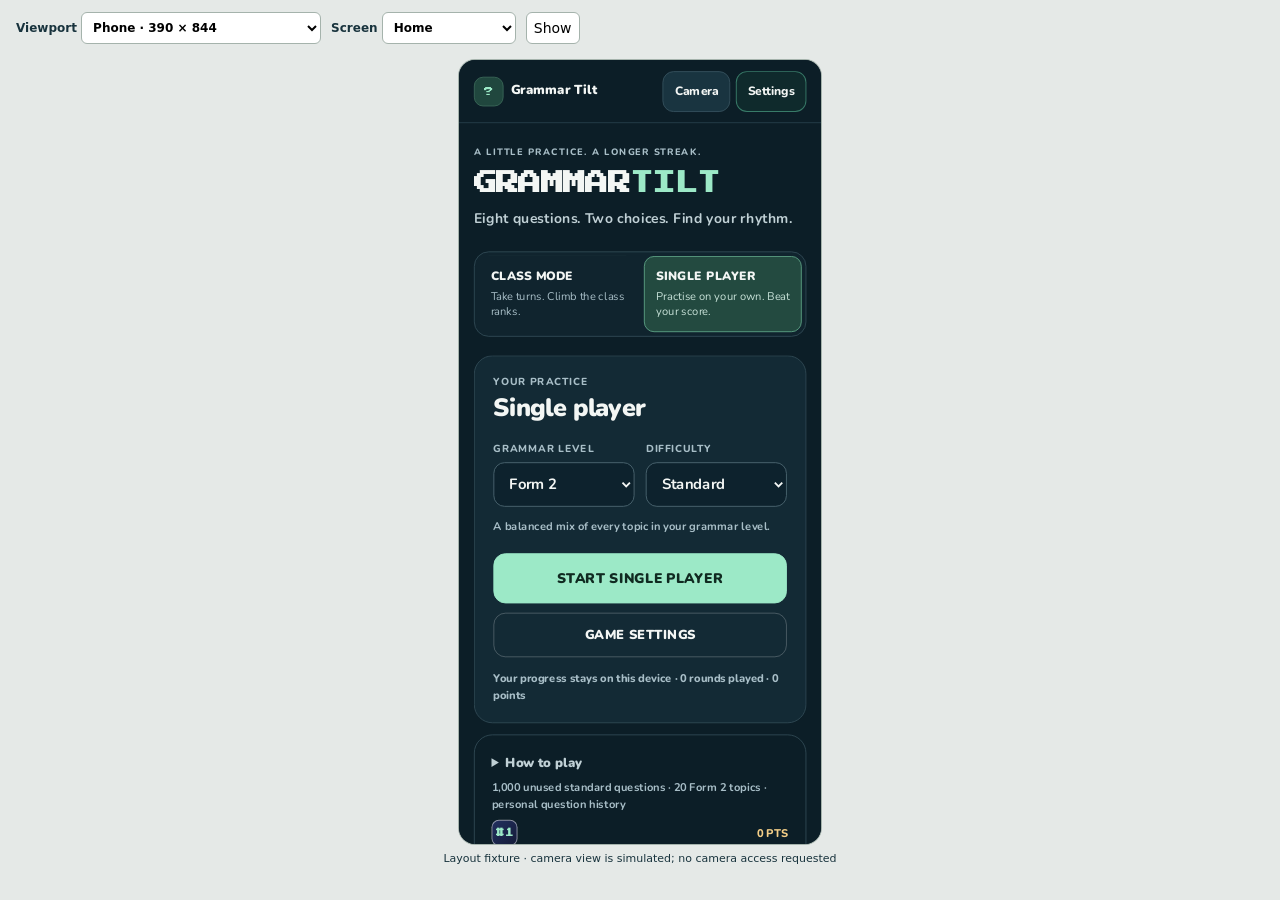
==== tests/mobile-preview.html @ fbce4963 "Redesign phone and tablet play and reduce tracking overhead" ====
<!doctype html><html lang="en"><meta charset="utf-8"><meta name="viewport" content="width=device-width, initial-scale=1">
<title>Grammar Tilt · responsive layout checks</title>
<style>
*{box-sizing:border-box}body{margin:0;background:#e5e9e7;color:#18333d;font:14px system-ui}header{display:flex;align-items:center;gap:10px;padding:12px 16px;flex-wrap:wrap}label{font-size:12px;font-weight:700}select,button{font:inherit;padding:7px;border:1px solid #a5b3ac;border-radius:6px;background:white}#stage{margin:4px auto;overflow:hidden;border-radius:16px;box-shadow:0 0 0 1px #a5b3ac}iframe{display:block;border:0;transform-origin:top left;background:#0c1e27}p{font-size:11px;text-align:center;margin:8px}
</style>
<header><label>Viewport <select id="viewport"><option value="390,844">Phone · 390 × 844</option><option value="320,568">Small phone · 320 × 568</option><option value="768,1024">Tablet · 768 × 1024</option><option value="1024,768">Tablet landscape · 1024 × 768</option><option value="844,390">Phone landscape · 844 × 390</option><option value="1440,900">Classroom · 1440 × 900</option></select></label><label>Screen <select id="scenario"><option value="home">Home</option><option value="play">Question</option><option value="long">Long question</option><option value="camera">Camera layout</option><option value="result">Result</option><option value="settings">Settings</option><option value="class">Class entry</option><option value="ranks">Ranks</option></select></label><button id="apply">Show</button></header>
<div id="stage"><iframe id="game" src="../" title="Grammar Tilt layout fixture"></iframe></div><p>Layout fixture · camera view is simulated; no camera access requested</p>
<pre id="metrics" hidden></pre>
<script>
const frame=document.getElementById('game'),stage=document.getElementById('stage');
function measure(){const d=frame.contentDocument;if(!d?.getElementById('app'))return;const ids=['sentenceCard','optionLeft','optionRight','feedbackLine','cameraToggleBtn','teacherBtn','startBtn','roundOverlay','roundMarks','nextPlayerBtn','roundLeaderboardBtn','teacherPanel'];const metrics={viewport:[d.documentElement.clientWidth,d.documentElement.clientHeight],scrollWidth:d.documentElement.scrollWidth,scrollHeight:d.documentElement.scrollHeight,scenario:document.getElementById('scenario').value,rects:Object.fromEntries(ids.map(id=>{const e=d.getElementById(id),r=e.getBoundingClientRect(),style=frame.contentWindow.getComputedStyle(e);return [id,{x:r.x,y:r.y,w:r.width,h:r.height,bottom:r.bottom,scroll:e.scrollHeight,client:e.clientHeight,display:style.display,color:style.color,background:style.backgroundColor}]})),trackingResources:frame.contentWindow.performance.getEntriesByType('resource').filter(r=>/vendor|models/.test(r.name)).map(r=>r.name),refractionCanvases:d.querySelectorAll('.glass-surface,.glass-scene').length};document.getElementById('metrics').textContent=JSON.stringify(metrics);}
function size(){const [width,height]=document.getElementById('viewport').value.split(',').map(Number);const scale=Math.min((innerWidth-32)/width,(innerHeight-116)/height,1);frame.style.width=width+'px';frame.style.height=height+'px';frame.style.transform=`scale(${scale})`;stage.style.width=width*scale+'px';stage.style.height=height*scale+'px';measure();}
function show(){const w=frame.contentWindow,d=frame.contentDocument,scenario=document.getElementById('scenario').value;w.clearGameTimers();w.abortSession();w.closeTeacherPanel();d.getElementById('toast').className='toast';w.changePlayMode(scenario==='class'||scenario==='ranks'?'class':'single');if(scenario==='class'||scenario==='ranks'){if(!w.getCurrentClass())w.createClass('2 Bestari');}if(scenario==='home'){size();return;}if(scenario==='settings'){w.openTeacher();size();return;}if(scenario==='ranks'){const players=w.currentStudents();if(!players.length)for(let i=0;i<4;i++)players.push(w.normalizeStudent({numbered:true,totalScore:900-i*170,games:2,bestStreak:8-i}));w.showLeaderboard({after:'lobby'});size();return;}w.startSession();w.clearGameTimers();if(scenario==='class'){size();return;}w.startRound(w.currentStudents()[0]);if(scenario==='long'){const q=w.BANK.reduce((a,b)=>a.s.length>b.s.length?a:b);d.getElementById('sentence').innerHTML=w.sentenceMarkup(q);d.getElementById('questionTopic').textContent=q.topic.toUpperCase();d.getElementById('optionLeftText').textContent=q.c;d.getElementById('optionRightText').textContent=q.f;}if(scenario==='camera'){d.body.classList.remove('camera-off');d.body.classList.add('camera-on');d.getElementById('palmStatus').textContent='Raise your left or right open palm · instant answer';}if(scenario==='result'){for(let i=0;i<8;i++){w.answer(w.correctIndex(w.currentQuestion())===0?'left':'right');w.advanceRound();}w.clearGameTimers();}size();}
frame.addEventListener('load',show);document.getElementById('apply').addEventListener('click',show);document.getElementById('viewport').addEventListener('change',show);document.getElementById('scenario').addEventListener('change',show);addEventListener('resize',size);size();
</script></html>
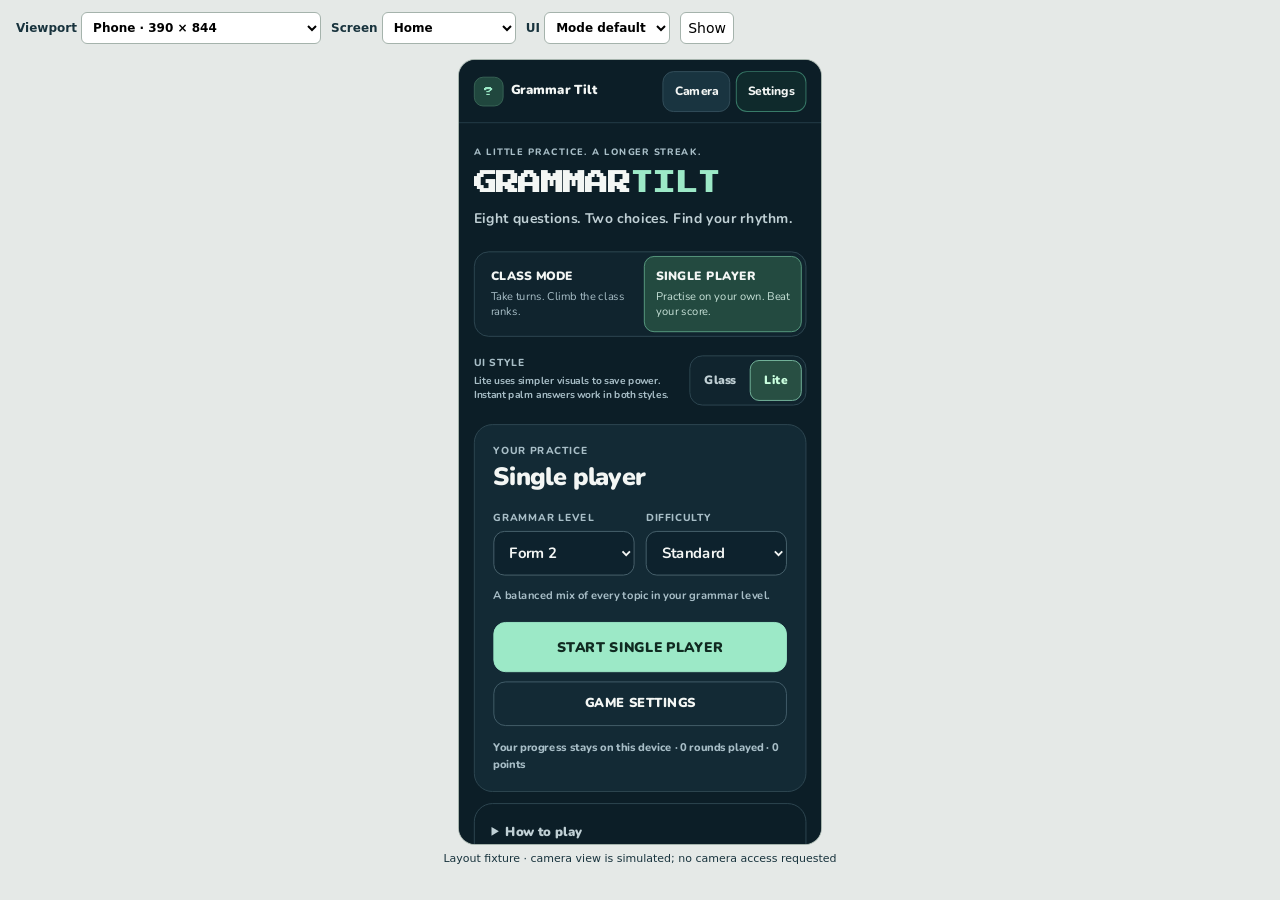
==== commit 73055af9: "Restore optional Glass UI alongside power-saving Lite style" ====
--- a/tests/mobile-preview.html
+++ b/tests/mobile-preview.html
@@ -3,13 +3,13 @@
 <style>
 *{box-sizing:border-box}body{margin:0;background:#e5e9e7;color:#18333d;font:14px system-ui}header{display:flex;align-items:center;gap:10px;padding:12px 16px;flex-wrap:wrap}label{font-size:12px;font-weight:700}select,button{font:inherit;padding:7px;border:1px solid #a5b3ac;border-radius:6px;background:white}#stage{margin:4px auto;overflow:hidden;border-radius:16px;box-shadow:0 0 0 1px #a5b3ac}iframe{display:block;border:0;transform-origin:top left;background:#0c1e27}p{font-size:11px;text-align:center;margin:8px}
 </style>
-<header><label>Viewport <select id="viewport"><option value="390,844">Phone · 390 × 844</option><option value="320,568">Small phone · 320 × 568</option><option value="768,1024">Tablet · 768 × 1024</option><option value="1024,768">Tablet landscape · 1024 × 768</option><option value="844,390">Phone landscape · 844 × 390</option><option value="1440,900">Classroom · 1440 × 900</option></select></label><label>Screen <select id="scenario"><option value="home">Home</option><option value="play">Question</option><option value="long">Long question</option><option value="camera">Camera layout</option><option value="result">Result</option><option value="settings">Settings</option><option value="class">Class entry</option><option value="ranks">Ranks</option></select></label><button id="apply">Show</button></header>
+<header><label>Viewport <select id="viewport"><option value="390,844">Phone · 390 × 844</option><option value="320,568">Small phone · 320 × 568</option><option value="768,1024">Tablet · 768 × 1024</option><option value="1024,768">Tablet landscape · 1024 × 768</option><option value="844,390">Phone landscape · 844 × 390</option><option value="1440,900">Classroom · 1440 × 900</option></select></label><label>Screen <select id="scenario"><option value="home">Home</option><option value="play">Question</option><option value="long">Long question</option><option value="camera">Camera layout</option><option value="result">Result</option><option value="settings">Settings</option><option value="class">Class entry</option><option value="ranks">Ranks</option></select></label><label>UI <select id="appearance"><option value="auto">Mode default</option><option value="glass">Glass</option><option value="lite">Lite</option></select></label><button id="apply">Show</button></header>
 <div id="stage"><iframe id="game" src="../" title="Grammar Tilt layout fixture"></iframe></div><p>Layout fixture · camera view is simulated; no camera access requested</p>
 <pre id="metrics" hidden></pre>
 <script>
 const frame=document.getElementById('game'),stage=document.getElementById('stage');
-function measure(){const d=frame.contentDocument;if(!d?.getElementById('app'))return;const ids=['sentenceCard','optionLeft','optionRight','feedbackLine','cameraToggleBtn','teacherBtn','startBtn','roundOverlay','roundMarks','nextPlayerBtn','roundLeaderboardBtn','teacherPanel'];const metrics={viewport:[d.documentElement.clientWidth,d.documentElement.clientHeight],scrollWidth:d.documentElement.scrollWidth,scrollHeight:d.documentElement.scrollHeight,scenario:document.getElementById('scenario').value,rects:Object.fromEntries(ids.map(id=>{const e=d.getElementById(id),r=e.getBoundingClientRect(),style=frame.contentWindow.getComputedStyle(e);return [id,{x:r.x,y:r.y,w:r.width,h:r.height,bottom:r.bottom,scroll:e.scrollHeight,client:e.clientHeight,display:style.display,color:style.color,background:style.backgroundColor}]})),trackingResources:frame.contentWindow.performance.getEntriesByType('resource').filter(r=>/vendor|models/.test(r.name)).map(r=>r.name),refractionCanvases:d.querySelectorAll('.glass-surface,.glass-scene').length};document.getElementById('metrics').textContent=JSON.stringify(metrics);}
+function measure(){const d=frame.contentDocument;if(!d?.getElementById('app'))return;const ids=['sentenceCard','optionLeft','optionRight','feedbackLine','cameraToggleBtn','teacherBtn','startBtn','roundOverlay','roundMarks','nextPlayerBtn','roundLeaderboardBtn','teacherPanel'];const metrics={viewport:[d.documentElement.clientWidth,d.documentElement.clientHeight],scrollWidth:d.documentElement.scrollWidth,scrollHeight:d.documentElement.scrollHeight,scenario:document.getElementById('scenario').value,appearance:frame.contentWindow.selectedAppearance(),styles:Object.fromEntries(["glassThemeStyles","liteThemeStyles"].map(id=>{const e=d.getElementById(id);return [id,{disabled:e.disabled,media:e.media,sheet:e.sheet?.disabled}]})),rendererActive:frame.contentWindow.GlassRenderer?.active()||false,rects:Object.fromEntries(ids.map(id=>{const e=d.getElementById(id),r=e.getBoundingClientRect(),style=frame.contentWindow.getComputedStyle(e);return [id,{x:r.x,y:r.y,w:r.width,h:r.height,bottom:r.bottom,scroll:e.scrollHeight,client:e.clientHeight,display:style.display,color:style.color,background:style.backgroundColor}]})),trackingResources:frame.contentWindow.performance.getEntriesByType('resource').filter(r=>/vendor|models/.test(r.name)).map(r=>r.name),refractionCanvases:d.querySelectorAll('.glass-surface,.glass-scene').length};document.getElementById('metrics').textContent=JSON.stringify(metrics);}
 function size(){const [width,height]=document.getElementById('viewport').value.split(',').map(Number);const scale=Math.min((innerWidth-32)/width,(innerHeight-116)/height,1);frame.style.width=width+'px';frame.style.height=height+'px';frame.style.transform=`scale(${scale})`;stage.style.width=width*scale+'px';stage.style.height=height*scale+'px';measure();}
-function show(){const w=frame.contentWindow,d=frame.contentDocument,scenario=document.getElementById('scenario').value;w.clearGameTimers();w.abortSession();w.closeTeacherPanel();d.getElementById('toast').className='toast';w.changePlayMode(scenario==='class'||scenario==='ranks'?'class':'single');if(scenario==='class'||scenario==='ranks'){if(!w.getCurrentClass())w.createClass('2 Bestari');}if(scenario==='home'){size();return;}if(scenario==='settings'){w.openTeacher();size();return;}if(scenario==='ranks'){const players=w.currentStudents();if(!players.length)for(let i=0;i<4;i++)players.push(w.normalizeStudent({numbered:true,totalScore:900-i*170,games:2,bestStreak:8-i}));w.showLeaderboard({after:'lobby'});size();return;}w.startSession();w.clearGameTimers();if(scenario==='class'){size();return;}w.startRound(w.currentStudents()[0]);if(scenario==='long'){const q=w.BANK.reduce((a,b)=>a.s.length>b.s.length?a:b);d.getElementById('sentence').innerHTML=w.sentenceMarkup(q);d.getElementById('questionTopic').textContent=q.topic.toUpperCase();d.getElementById('optionLeftText').textContent=q.c;d.getElementById('optionRightText').textContent=q.f;}if(scenario==='camera'){d.body.classList.remove('camera-off');d.body.classList.add('camera-on');d.getElementById('palmStatus').textContent='Raise your left or right open palm · instant answer';}if(scenario==='result'){for(let i=0;i<8;i++){w.answer(w.correctIndex(w.currentQuestion())===0?'left':'right');w.advanceRound();}w.clearGameTimers();}size();}
-frame.addEventListener('load',show);document.getElementById('apply').addEventListener('click',show);document.getElementById('viewport').addEventListener('change',show);document.getElementById('scenario').addEventListener('change',show);addEventListener('resize',size);size();
+function show(){const w=frame.contentWindow,d=frame.contentDocument,scenario=document.getElementById('scenario').value;w.stopCamera();w.clearGameTimers();w.abortSession();w.closeTeacherPanel();d.getElementById('toast').className='toast';w.changePlayMode(scenario==='class'||scenario==='ranks'?'class':'single');const appearance=document.getElementById('appearance').value;w.setAppearance(appearance==='auto'?(scenario==='class'||scenario==='ranks'?'glass':'lite'):appearance);if(scenario==='class'||scenario==='ranks'){if(!w.getCurrentClass())w.createClass('2 Bestari');}if(scenario==='home'){size();return;}if(scenario==='settings'){w.openTeacher();size();return;}if(scenario==='ranks'){const players=w.currentStudents();if(!players.length)for(let i=0;i<4;i++)players.push(w.normalizeStudent({numbered:true,totalScore:900-i*170,games:2,bestStreak:8-i}));w.showLeaderboard({after:'lobby'});size();return;}w.startSession();w.clearGameTimers();if(scenario==='class'){size();return;}w.startRound(w.currentStudents()[0]);if(scenario==='long'){const q=w.BANK.reduce((a,b)=>a.s.length>b.s.length?a:b);d.getElementById('sentence').innerHTML=w.sentenceMarkup(q);d.getElementById('questionTopic').textContent=q.topic.toUpperCase();d.getElementById('optionLeftText').textContent=q.c;d.getElementById('optionRightText').textContent=q.f;}if(scenario==='camera'){d.body.classList.remove('camera-off');d.body.classList.add('camera-on');d.getElementById('palmStatus').textContent='Raise your left or right open palm · instant answer';}if(scenario==='result'){for(let i=0;i<8;i++){w.answer(w.correctIndex(w.currentQuestion())===0?'left':'right');w.advanceRound();}w.clearGameTimers();}size();}
+frame.addEventListener('load',show);document.getElementById('apply').addEventListener('click',show);document.getElementById('viewport').addEventListener('change',show);document.getElementById('scenario').addEventListener('change',show);document.getElementById('appearance').addEventListener('change',show);addEventListener('resize',size);size();
 </script></html>
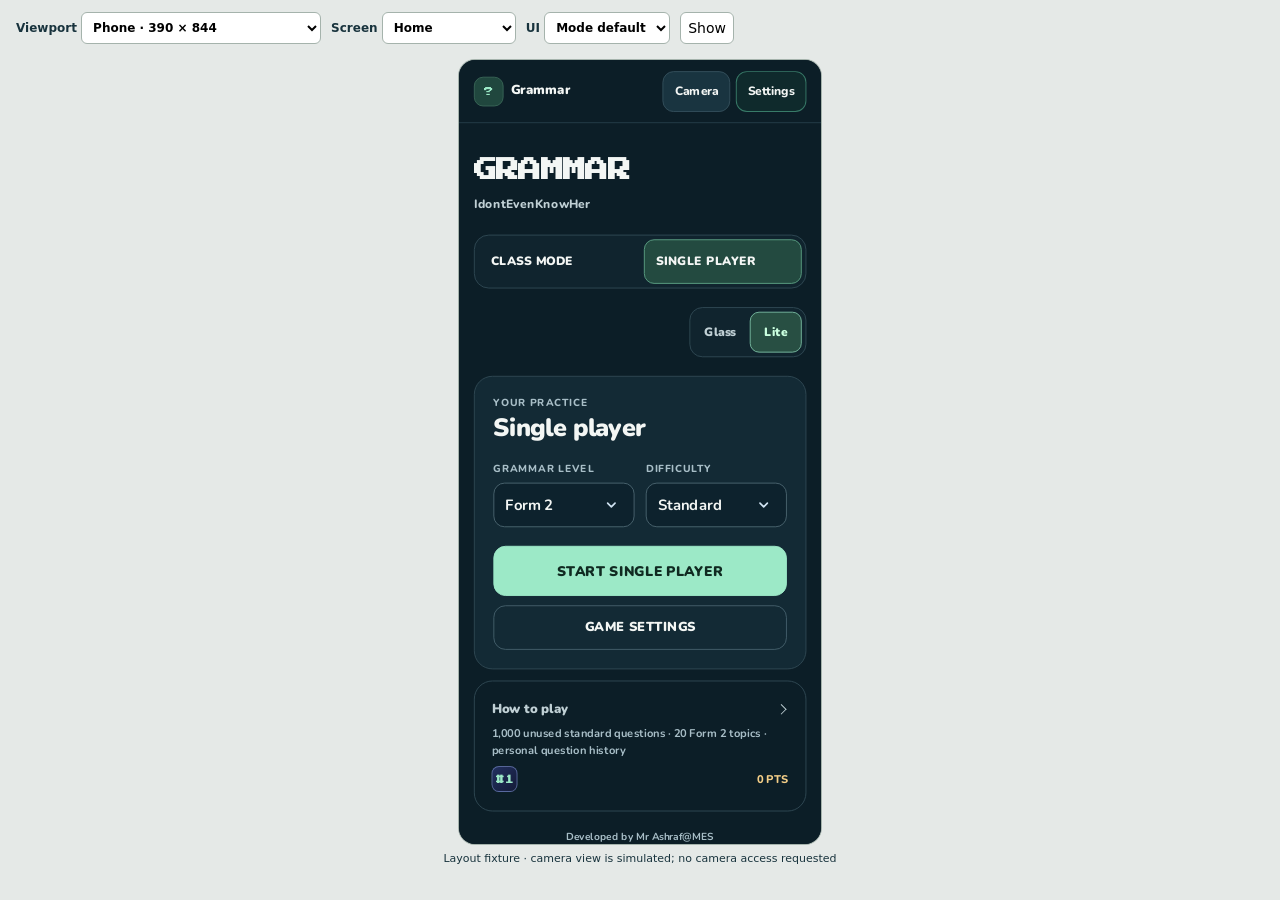
==== commit 38f36ca3: "Simplify Grammar UI and default mobile to Lite" ====
--- a/tests/mobile-preview.html
+++ b/tests/mobile-preview.html
@@ -1,15 +1,15 @@
 <!doctype html><html lang="en"><meta charset="utf-8"><meta name="viewport" content="width=device-width, initial-scale=1">
-<title>Grammar Tilt · responsive layout checks</title>
+<title>Grammar · responsive layout checks</title>
 <style>
 *{box-sizing:border-box}body{margin:0;background:#e5e9e7;color:#18333d;font:14px system-ui}header{display:flex;align-items:center;gap:10px;padding:12px 16px;flex-wrap:wrap}label{font-size:12px;font-weight:700}select,button{font:inherit;padding:7px;border:1px solid #a5b3ac;border-radius:6px;background:white}#stage{margin:4px auto;overflow:hidden;border-radius:16px;box-shadow:0 0 0 1px #a5b3ac}iframe{display:block;border:0;transform-origin:top left;background:#0c1e27}p{font-size:11px;text-align:center;margin:8px}
 </style>
 <header><label>Viewport <select id="viewport"><option value="390,844">Phone · 390 × 844</option><option value="320,568">Small phone · 320 × 568</option><option value="768,1024">Tablet · 768 × 1024</option><option value="1024,768">Tablet landscape · 1024 × 768</option><option value="844,390">Phone landscape · 844 × 390</option><option value="1440,900">Classroom · 1440 × 900</option></select></label><label>Screen <select id="scenario"><option value="home">Home</option><option value="play">Question</option><option value="long">Long question</option><option value="camera">Camera layout</option><option value="result">Result</option><option value="settings">Settings</option><option value="class">Class entry</option><option value="ranks">Ranks</option></select></label><label>UI <select id="appearance"><option value="auto">Mode default</option><option value="glass">Glass</option><option value="lite">Lite</option></select></label><button id="apply">Show</button></header>
-<div id="stage"><iframe id="game" src="../" title="Grammar Tilt layout fixture"></iframe></div><p>Layout fixture · camera view is simulated; no camera access requested</p>
+<div id="stage"><iframe id="game" src="../" title="Grammar layout fixture"></iframe></div><p>Layout fixture · camera view is simulated; no camera access requested</p>
 <pre id="metrics" hidden></pre>
 <script>
 const frame=document.getElementById('game'),stage=document.getElementById('stage');
 function measure(){const d=frame.contentDocument;if(!d?.getElementById('app'))return;const ids=['sentenceCard','optionLeft','optionRight','feedbackLine','cameraToggleBtn','teacherBtn','startBtn','roundOverlay','roundMarks','nextPlayerBtn','roundLeaderboardBtn','teacherPanel'];const metrics={viewport:[d.documentElement.clientWidth,d.documentElement.clientHeight],scrollWidth:d.documentElement.scrollWidth,scrollHeight:d.documentElement.scrollHeight,scenario:document.getElementById('scenario').value,appearance:frame.contentWindow.selectedAppearance(),styles:Object.fromEntries(["glassThemeStyles","liteThemeStyles"].map(id=>{const e=d.getElementById(id);return [id,{disabled:e.disabled,media:e.media,sheet:e.sheet?.disabled}]})),rendererActive:frame.contentWindow.GlassRenderer?.active()||false,rects:Object.fromEntries(ids.map(id=>{const e=d.getElementById(id),r=e.getBoundingClientRect(),style=frame.contentWindow.getComputedStyle(e);return [id,{x:r.x,y:r.y,w:r.width,h:r.height,bottom:r.bottom,scroll:e.scrollHeight,client:e.clientHeight,display:style.display,color:style.color,background:style.backgroundColor}]})),trackingResources:frame.contentWindow.performance.getEntriesByType('resource').filter(r=>/vendor|models/.test(r.name)).map(r=>r.name),refractionCanvases:d.querySelectorAll('.glass-surface,.glass-scene').length};document.getElementById('metrics').textContent=JSON.stringify(metrics);}
 function size(){const [width,height]=document.getElementById('viewport').value.split(',').map(Number);const scale=Math.min((innerWidth-32)/width,(innerHeight-116)/height,1);frame.style.width=width+'px';frame.style.height=height+'px';frame.style.transform=`scale(${scale})`;stage.style.width=width*scale+'px';stage.style.height=height*scale+'px';measure();}
-function show(){const w=frame.contentWindow,d=frame.contentDocument,scenario=document.getElementById('scenario').value;w.stopCamera();w.clearGameTimers();w.abortSession();w.closeTeacherPanel();d.getElementById('toast').className='toast';w.changePlayMode(scenario==='class'||scenario==='ranks'?'class':'single');const appearance=document.getElementById('appearance').value;w.setAppearance(appearance==='auto'?(scenario==='class'||scenario==='ranks'?'glass':'lite'):appearance);if(scenario==='class'||scenario==='ranks'){if(!w.getCurrentClass())w.createClass('2 Bestari');}if(scenario==='home'){size();return;}if(scenario==='settings'){w.openTeacher();size();return;}if(scenario==='ranks'){const players=w.currentStudents();if(!players.length)for(let i=0;i<4;i++)players.push(w.normalizeStudent({numbered:true,totalScore:900-i*170,games:2,bestStreak:8-i}));w.showLeaderboard({after:'lobby'});size();return;}w.startSession();w.clearGameTimers();if(scenario==='class'){size();return;}w.startRound(w.currentStudents()[0]);if(scenario==='long'){const q=w.BANK.reduce((a,b)=>a.s.length>b.s.length?a:b);d.getElementById('sentence').innerHTML=w.sentenceMarkup(q);d.getElementById('questionTopic').textContent=q.topic.toUpperCase();d.getElementById('optionLeftText').textContent=q.c;d.getElementById('optionRightText').textContent=q.f;}if(scenario==='camera'){d.body.classList.remove('camera-off');d.body.classList.add('camera-on');d.getElementById('palmStatus').textContent='Raise your left or right open palm · instant answer';}if(scenario==='result'){for(let i=0;i<8;i++){w.answer(w.correctIndex(w.currentQuestion())===0?'left':'right');w.advanceRound();}w.clearGameTimers();}size();}
+function show(){size();const w=frame.contentWindow,d=frame.contentDocument,scenario=document.getElementById('scenario').value;w.stopCamera();w.clearGameTimers();w.abortSession();w.closeTeacherPanel();d.getElementById('toast').className='toast';w.changePlayMode(scenario==='class'||scenario==='ranks'?'class':'single');const appearance=document.getElementById('appearance').value;w.applyAppearance(appearance==='auto'?(w.mobileDevice()||!(scenario==='class'||scenario==='ranks')?'lite':'glass'):appearance);if(scenario==='class'||scenario==='ranks'){if(!w.getCurrentClass())w.createClass('2 Bestari');}if(scenario==='home'){size();return;}if(scenario==='settings'){w.openTeacher();size();return;}if(scenario==='ranks'){const players=w.currentStudents();if(!players.length)for(let i=0;i<4;i++)players.push(w.normalizeStudent({numbered:true,totalScore:900-i*170,games:2,bestStreak:8-i}));w.showLeaderboard({after:'lobby'});size();return;}w.startSession();w.clearGameTimers();if(scenario==='class'){size();return;}w.startRound(w.currentStudents()[0]);if(scenario==='long'){const q=w.BANK.reduce((a,b)=>a.s.length>b.s.length?a:b);d.getElementById('sentence').innerHTML=w.sentenceMarkup(q);d.getElementById('questionTopic').textContent=q.topic.toUpperCase();d.getElementById('optionLeftText').textContent=q.c;d.getElementById('optionRightText').textContent=q.f;}if(scenario==='camera'){d.body.classList.remove('camera-off');d.body.classList.add('camera-on');d.getElementById('palmStatus').textContent='Raise your left or right open palm · instant answer';}if(scenario==='result'){for(let i=0;i<8;i++){w.answer(w.correctIndex(w.currentQuestion())===0?'left':'right');w.advanceRound();}w.clearGameTimers();}size();}
 frame.addEventListener('load',show);document.getElementById('apply').addEventListener('click',show);document.getElementById('viewport').addEventListener('change',show);document.getElementById('scenario').addEventListener('change',show);document.getElementById('appearance').addEventListener('change',show);addEventListener('resize',size);size();
 </script></html>
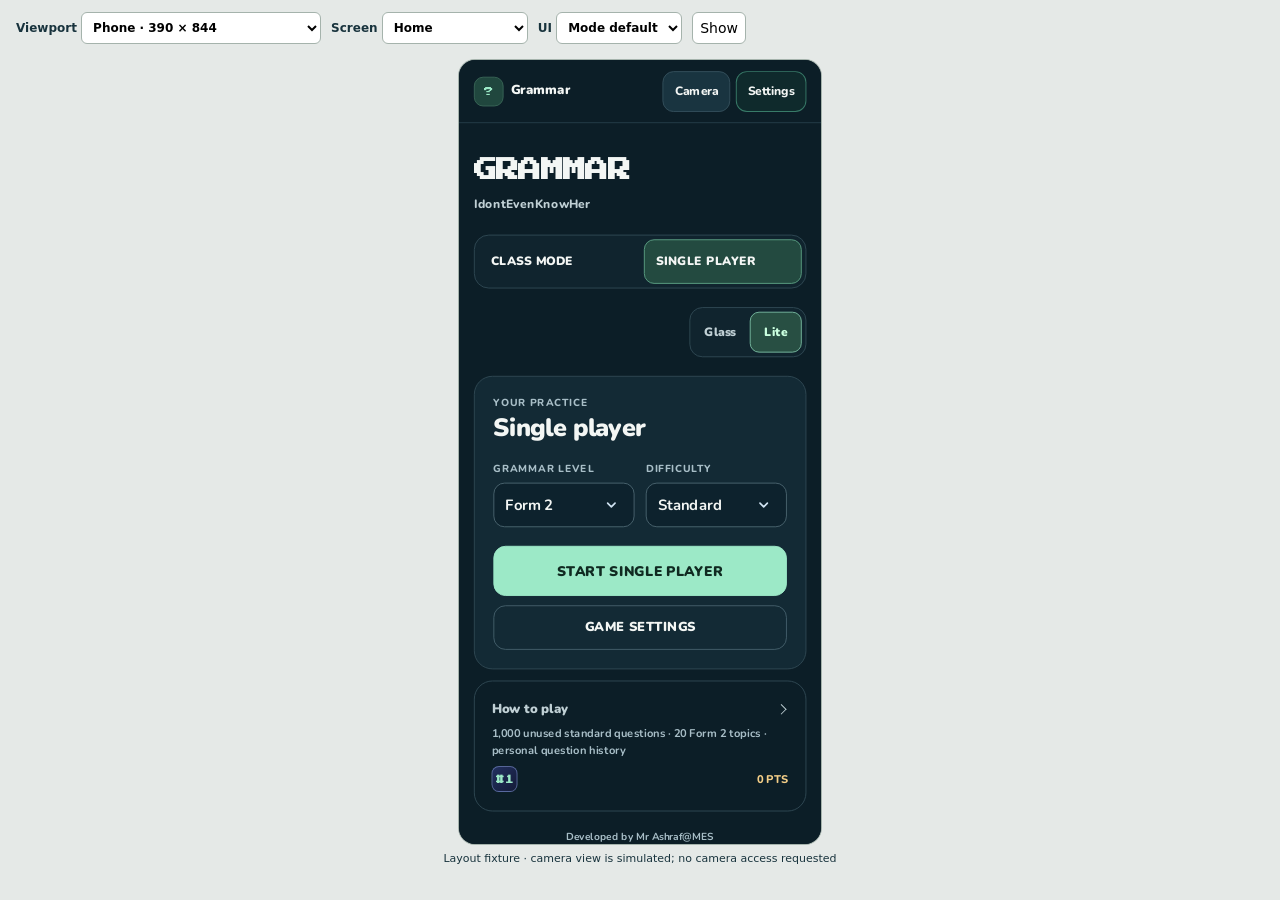
==== commit ebc0083d: "Add illustrated palm navigation and rounded player portraits" ====
--- a/tests/mobile-preview.html
+++ b/tests/mobile-preview.html
@@ -3,13 +3,14 @@
 <style>
 *{box-sizing:border-box}body{margin:0;background:#e5e9e7;color:#18333d;font:14px system-ui}header{display:flex;align-items:center;gap:10px;padding:12px 16px;flex-wrap:wrap}label{font-size:12px;font-weight:700}select,button{font:inherit;padding:7px;border:1px solid #a5b3ac;border-radius:6px;background:white}#stage{margin:4px auto;overflow:hidden;border-radius:16px;box-shadow:0 0 0 1px #a5b3ac}iframe{display:block;border:0;transform-origin:top left;background:#0c1e27}p{font-size:11px;text-align:center;margin:8px}
 </style>
-<header><label>Viewport <select id="viewport"><option value="390,844">Phone · 390 × 844</option><option value="320,568">Small phone · 320 × 568</option><option value="768,1024">Tablet · 768 × 1024</option><option value="1024,768">Tablet landscape · 1024 × 768</option><option value="844,390">Phone landscape · 844 × 390</option><option value="1440,900">Classroom · 1440 × 900</option></select></label><label>Screen <select id="scenario"><option value="home">Home</option><option value="play">Question</option><option value="long">Long question</option><option value="camera">Camera layout</option><option value="result">Result</option><option value="settings">Settings</option><option value="class">Class entry</option><option value="ranks">Ranks</option></select></label><label>UI <select id="appearance"><option value="auto">Mode default</option><option value="glass">Glass</option><option value="lite">Lite</option></select></label><button id="apply">Show</button></header>
+<header><label>Viewport <select id="viewport"><option value="390,844">Phone · 390 × 844</option><option value="320,568">Small phone · 320 × 568</option><option value="768,1024">Tablet · 768 × 1024</option><option value="1024,768">Tablet landscape · 1024 × 768</option><option value="844,390">Phone landscape · 844 × 390</option><option value="1440,900">Classroom · 1440 × 900</option></select></label><label>Screen <select id="scenario"><option value="home">Home</option><option value="play">Question</option><option value="long">Long question</option><option value="camera">Camera layout</option><option value="result">Result</option><option value="navigation">Palm navigation</option><option value="settings">Settings</option><option value="class">Class entry</option><option value="ranks">Ranks</option></select></label><label>UI <select id="appearance"><option value="auto">Mode default</option><option value="glass">Glass</option><option value="lite">Lite</option></select></label><button id="apply">Show</button></header>
 <div id="stage"><iframe id="game" src="../" title="Grammar layout fixture"></iframe></div><p>Layout fixture · camera view is simulated; no camera access requested</p>
 <pre id="metrics" hidden></pre>
 <script>
 const frame=document.getElementById('game'),stage=document.getElementById('stage');
-function measure(){const d=frame.contentDocument;if(!d?.getElementById('app'))return;const ids=['sentenceCard','optionLeft','optionRight','feedbackLine','cameraToggleBtn','teacherBtn','startBtn','roundOverlay','roundMarks','nextPlayerBtn','roundLeaderboardBtn','teacherPanel'];const metrics={viewport:[d.documentElement.clientWidth,d.documentElement.clientHeight],scrollWidth:d.documentElement.scrollWidth,scrollHeight:d.documentElement.scrollHeight,scenario:document.getElementById('scenario').value,appearance:frame.contentWindow.selectedAppearance(),styles:Object.fromEntries(["glassThemeStyles","liteThemeStyles"].map(id=>{const e=d.getElementById(id);return [id,{disabled:e.disabled,media:e.media,sheet:e.sheet?.disabled}]})),rendererActive:frame.contentWindow.GlassRenderer?.active()||false,rects:Object.fromEntries(ids.map(id=>{const e=d.getElementById(id),r=e.getBoundingClientRect(),style=frame.contentWindow.getComputedStyle(e);return [id,{x:r.x,y:r.y,w:r.width,h:r.height,bottom:r.bottom,scroll:e.scrollHeight,client:e.clientHeight,display:style.display,color:style.color,background:style.backgroundColor}]})),trackingResources:frame.contentWindow.performance.getEntriesByType('resource').filter(r=>/vendor|models/.test(r.name)).map(r=>r.name),refractionCanvases:d.querySelectorAll('.glass-surface,.glass-scene').length};document.getElementById('metrics').textContent=JSON.stringify(metrics);}
+function measure(){const d=frame.contentDocument;if(!d?.getElementById('app'))return;const ids=['sentenceCard','optionLeft','optionRight','feedbackLine','cameraToggleBtn','teacherBtn','startBtn','roundOverlay','roundPortrait','roundMarks','nextPlayerBtn','roundLeaderboardBtn','teacherPanel'];const metrics={viewport:[d.documentElement.clientWidth,d.documentElement.clientHeight],scrollWidth:d.documentElement.scrollWidth,scrollHeight:d.documentElement.scrollHeight,scenario:document.getElementById('scenario').value,appearance:frame.contentWindow.selectedAppearance(),styles:Object.fromEntries(["glassThemeStyles","liteThemeStyles"].map(id=>{const e=d.getElementById(id);return [id,{disabled:e.disabled,media:e.media,sheet:e.sheet?.disabled}]})),rendererActive:frame.contentWindow.GlassRenderer?.active()||false,rects:Object.fromEntries(ids.map(id=>{const e=d.getElementById(id),r=e.getBoundingClientRect(),style=frame.contentWindow.getComputedStyle(e);return [id,{x:r.x,y:r.y,w:r.width,h:r.height,bottom:r.bottom,scroll:e.scrollHeight,client:e.clientHeight,display:style.display,color:style.color,background:style.backgroundColor}]})),trackingResources:frame.contentWindow.performance.getEntriesByType('resource').filter(r=>/vendor|models/.test(r.name)).map(r=>r.name),refractionCanvases:d.querySelectorAll('.glass-surface,.glass-scene').length};document.getElementById('metrics').textContent=JSON.stringify(metrics);}
 function size(){const [width,height]=document.getElementById('viewport').value.split(',').map(Number);const scale=Math.min((innerWidth-32)/width,(innerHeight-116)/height,1);frame.style.width=width+'px';frame.style.height=height+'px';frame.style.transform=`scale(${scale})`;stage.style.width=width*scale+'px';stage.style.height=height*scale+'px';measure();}
-function show(){size();const w=frame.contentWindow,d=frame.contentDocument,scenario=document.getElementById('scenario').value;w.stopCamera();w.clearGameTimers();w.abortSession();w.closeTeacherPanel();d.getElementById('toast').className='toast';w.changePlayMode(scenario==='class'||scenario==='ranks'?'class':'single');const appearance=document.getElementById('appearance').value;w.applyAppearance(appearance==='auto'?(w.mobileDevice()||!(scenario==='class'||scenario==='ranks')?'lite':'glass'):appearance);if(scenario==='class'||scenario==='ranks'){if(!w.getCurrentClass())w.createClass('2 Bestari');}if(scenario==='home'){size();return;}if(scenario==='settings'){w.openTeacher();size();return;}if(scenario==='ranks'){const players=w.currentStudents();if(!players.length)for(let i=0;i<4;i++)players.push(w.normalizeStudent({numbered:true,totalScore:900-i*170,games:2,bestStreak:8-i}));w.showLeaderboard({after:'lobby'});size();return;}w.startSession();w.clearGameTimers();if(scenario==='class'){size();return;}w.startRound(w.currentStudents()[0]);if(scenario==='long'){const q=w.BANK.reduce((a,b)=>a.s.length>b.s.length?a:b);d.getElementById('sentence').innerHTML=w.sentenceMarkup(q);d.getElementById('questionTopic').textContent=q.topic.toUpperCase();d.getElementById('optionLeftText').textContent=q.c;d.getElementById('optionRightText').textContent=q.f;}if(scenario==='camera'){d.body.classList.remove('camera-off');d.body.classList.add('camera-on');d.getElementById('palmStatus').textContent='Raise your left or right open palm · instant answer';}if(scenario==='result'){for(let i=0;i<8;i++){w.answer(w.correctIndex(w.currentQuestion())===0?'left':'right');w.advanceRound();}w.clearGameTimers();}size();}
-frame.addEventListener('load',show);document.getElementById('apply').addEventListener('click',show);document.getElementById('viewport').addEventListener('change',show);document.getElementById('scenario').addEventListener('change',show);document.getElementById('appearance').addEventListener('change',show);addEventListener('resize',size);size();
+function simulateNavigation(){if(!['navigation','class','ranks'].includes(document.getElementById('scenario').value))return;const d=frame.contentDocument;d.body.classList.remove('camera-off');d.body.classList.add('camera-on','palm-navigation');d.getElementById('roundAutoHint').classList.add('hidden');d.getElementById('lbAutoHint').classList.add('hidden');}
+function show(){size();const w=frame.contentWindow,d=frame.contentDocument,scenario=document.getElementById('scenario').value;w.stopCamera();w.clearGameTimers();w.abortSession();w.closeTeacherPanel();d.getElementById('toast').className='toast';w.changePlayMode(['class','ranks','navigation'].includes(scenario)?'class':'single');const appearance=document.getElementById('appearance').value;w.applyAppearance(appearance==='auto'?(w.mobileDevice()||!(['class','ranks','navigation'].includes(scenario))?'lite':'glass'):appearance);if(['class','ranks','navigation'].includes(scenario)){if(!w.getCurrentClass())w.createClass('2 Bestari');}if(scenario==='home'){size();return;}if(scenario==='settings'){w.openTeacher();size();return;}if(scenario==='ranks'){const players=w.currentStudents();if(!players.length)for(let i=0;i<4;i++)players.push(w.normalizeStudent({numbered:true,totalScore:900-i*170,games:2,bestStreak:8-i}));w.showLeaderboard({after:'lobby'});simulateNavigation();size();return;}if(scenario==='navigation'&&!w.currentStudents().length){w.currentStudents().push(w.normalizeStudent({numbered:true}));w.saveDB();}w.startSession();w.clearGameTimers();if(scenario==='class'){simulateNavigation();size();return;}w.startRound(w.currentStudents()[0]);if(scenario==='long'){const q=w.BANK.reduce((a,b)=>a.s.length>b.s.length?a:b);d.getElementById('sentence').innerHTML=w.sentenceMarkup(q);d.getElementById('questionTopic').textContent=q.topic.toUpperCase();d.getElementById('optionLeftText').textContent=q.c;d.getElementById('optionRightText').textContent=q.f;}if(scenario==='camera'){d.body.classList.remove('camera-off');d.body.classList.add('camera-on');d.getElementById('palmStatus').textContent='Raise your left or right open palm · instant answer';}if(scenario==='result'||scenario==='navigation'){for(let i=0;i<8;i++){w.answer(w.correctIndex(w.currentQuestion())===0?'left':'right');w.advanceRound();}w.clearGameTimers();}simulateNavigation();d.getElementById('toast').className='toast';size();}
+frame.addEventListener('load',()=>{frame.contentWindow.matchMedia('(max-width: 1100px), (pointer: coarse)').addEventListener('change',simulateNavigation);show();});document.getElementById('apply').addEventListener('click',show);document.getElementById('viewport').addEventListener('change',show);document.getElementById('scenario').addEventListener('change',show);document.getElementById('appearance').addEventListener('change',show);addEventListener('resize',size);size();
 </script></html>
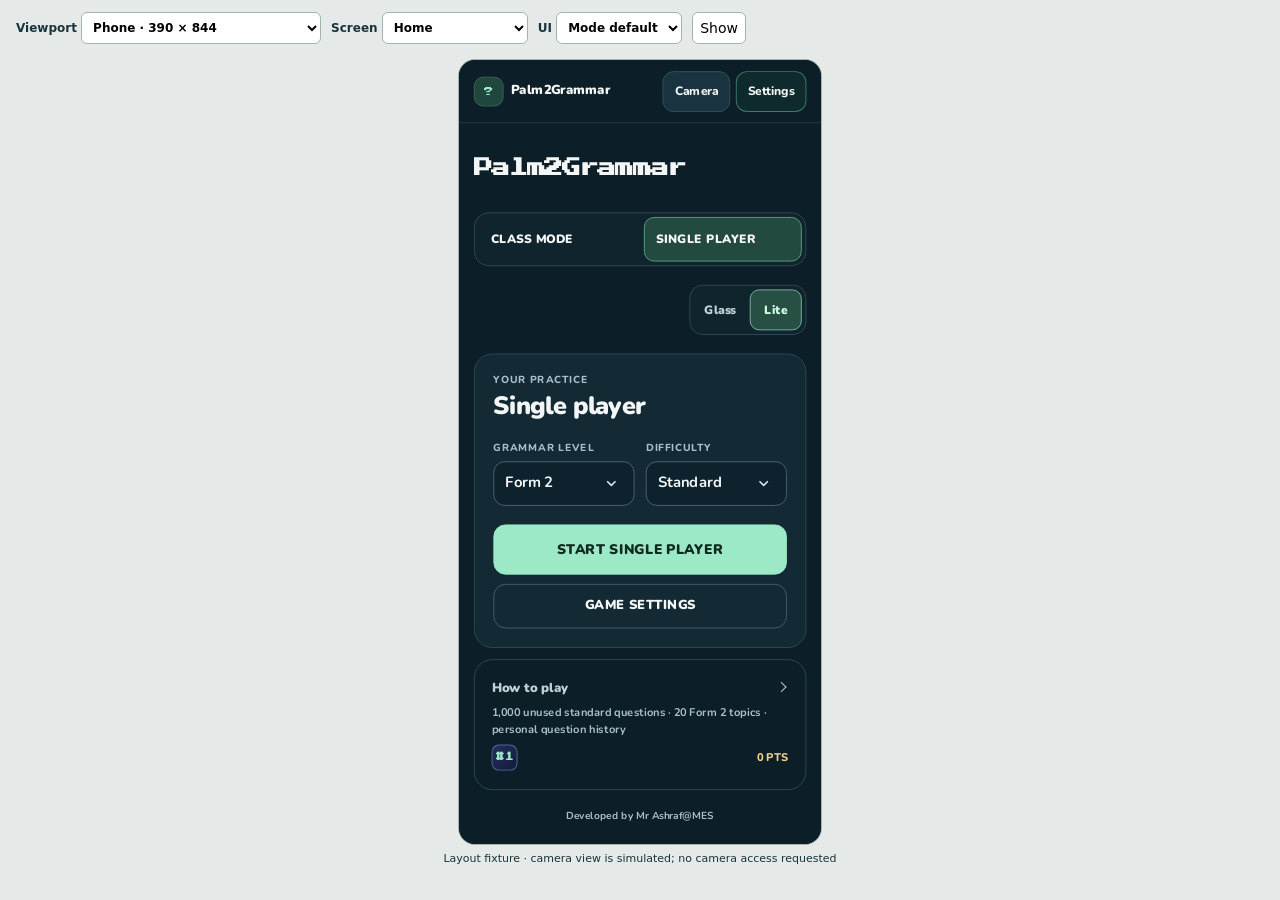
==== commit e59750f4: "Restore class face resume and add replay and visible Stop controls" ====
--- a/tests/mobile-preview.html
+++ b/tests/mobile-preview.html
@@ -1,16 +1,16 @@
 <!doctype html><html lang="en"><meta charset="utf-8"><meta name="viewport" content="width=device-width, initial-scale=1">
-<title>Grammar · responsive layout checks</title>
+<title>Palm2Grammar · responsive layout checks</title>
 <style>
 *{box-sizing:border-box}body{margin:0;background:#e5e9e7;color:#18333d;font:14px system-ui}header{display:flex;align-items:center;gap:10px;padding:12px 16px;flex-wrap:wrap}label{font-size:12px;font-weight:700}select,button{font:inherit;padding:7px;border:1px solid #a5b3ac;border-radius:6px;background:white}#stage{margin:4px auto;overflow:hidden;border-radius:16px;box-shadow:0 0 0 1px #a5b3ac}iframe{display:block;border:0;transform-origin:top left;background:#0c1e27}p{font-size:11px;text-align:center;margin:8px}
 </style>
 <header><label>Viewport <select id="viewport"><option value="390,844">Phone · 390 × 844</option><option value="320,568">Small phone · 320 × 568</option><option value="768,1024">Tablet · 768 × 1024</option><option value="1024,768">Tablet landscape · 1024 × 768</option><option value="844,390">Phone landscape · 844 × 390</option><option value="1440,900">Classroom · 1440 × 900</option></select></label><label>Screen <select id="scenario"><option value="home">Home</option><option value="play">Question</option><option value="long">Long question</option><option value="camera">Camera layout</option><option value="result">Result</option><option value="navigation">Palm navigation</option><option value="settings">Settings</option><option value="class">Class entry</option><option value="ranks">Ranks</option></select></label><label>UI <select id="appearance"><option value="auto">Mode default</option><option value="glass">Glass</option><option value="lite">Lite</option></select></label><button id="apply">Show</button></header>
-<div id="stage"><iframe id="game" src="../" title="Grammar layout fixture"></iframe></div><p>Layout fixture · camera view is simulated; no camera access requested</p>
+<div id="stage"><iframe id="game" src="../" title="Palm2Grammar layout fixture"></iframe></div><p>Layout fixture · camera view is simulated; no camera access requested</p>
 <pre id="metrics" hidden></pre>
 <script>
 const frame=document.getElementById('game'),stage=document.getElementById('stage');
-function measure(){const d=frame.contentDocument;if(!d?.getElementById('app'))return;const ids=['sentenceCard','optionLeft','optionRight','feedbackLine','cameraToggleBtn','teacherBtn','startBtn','roundOverlay','roundPortrait','roundMarks','nextPlayerBtn','roundLeaderboardBtn','teacherPanel'];const metrics={viewport:[d.documentElement.clientWidth,d.documentElement.clientHeight],scrollWidth:d.documentElement.scrollWidth,scrollHeight:d.documentElement.scrollHeight,scenario:document.getElementById('scenario').value,appearance:frame.contentWindow.selectedAppearance(),styles:Object.fromEntries(["glassThemeStyles","liteThemeStyles"].map(id=>{const e=d.getElementById(id);return [id,{disabled:e.disabled,media:e.media,sheet:e.sheet?.disabled}]})),rendererActive:frame.contentWindow.GlassRenderer?.active()||false,rects:Object.fromEntries(ids.map(id=>{const e=d.getElementById(id),r=e.getBoundingClientRect(),style=frame.contentWindow.getComputedStyle(e);return [id,{x:r.x,y:r.y,w:r.width,h:r.height,bottom:r.bottom,scroll:e.scrollHeight,client:e.clientHeight,display:style.display,color:style.color,background:style.backgroundColor}]})),trackingResources:frame.contentWindow.performance.getEntriesByType('resource').filter(r=>/vendor|models/.test(r.name)).map(r=>r.name),refractionCanvases:d.querySelectorAll('.glass-surface,.glass-scene').length};document.getElementById('metrics').textContent=JSON.stringify(metrics);}
+function measure(){const d=frame.contentDocument;if(!d?.getElementById('app'))return;const ids=['sentenceCard','optionLeft','optionRight','feedbackLine','cameraToggleBtn','teacherBtn','stopGameBtn','streakRack','startBtn','roundOverlay','roundPortrait','roundStopBtn','roundMarks','nextPlayerBtn','replayPlayerBtn','teacherPanel'];const metrics={viewport:[d.documentElement.clientWidth,d.documentElement.clientHeight],scrollWidth:d.documentElement.scrollWidth,scrollHeight:d.documentElement.scrollHeight,scenario:document.getElementById('scenario').value,appearance:frame.contentWindow.selectedAppearance(),styles:Object.fromEntries(["glassThemeStyles","liteThemeStyles"].map(id=>{const e=d.getElementById(id);return [id,{disabled:e.disabled,media:e.media,sheet:e.sheet?.disabled}]})),rendererActive:frame.contentWindow.GlassRenderer?.active()||false,rects:Object.fromEntries(ids.map(id=>{const e=d.getElementById(id),r=e.getBoundingClientRect(),style=frame.contentWindow.getComputedStyle(e);return [id,{x:r.x,y:r.y,w:r.width,h:r.height,bottom:r.bottom,scroll:e.scrollHeight,client:e.clientHeight,display:style.display,color:style.color,background:style.backgroundColor,border:style.borderStyle,shadow:style.boxShadow}]})),trackingResources:frame.contentWindow.performance.getEntriesByType('resource').filter(r=>/vendor|models/.test(r.name)).map(r=>r.name),refractionCanvases:d.querySelectorAll('.glass-surface,.glass-scene').length};document.getElementById('metrics').textContent=JSON.stringify(metrics);}
 function size(){const [width,height]=document.getElementById('viewport').value.split(',').map(Number);const scale=Math.min((innerWidth-32)/width,(innerHeight-116)/height,1);frame.style.width=width+'px';frame.style.height=height+'px';frame.style.transform=`scale(${scale})`;stage.style.width=width*scale+'px';stage.style.height=height*scale+'px';measure();}
-function simulateNavigation(){if(!['navigation','class','ranks'].includes(document.getElementById('scenario').value))return;const d=frame.contentDocument;d.body.classList.remove('camera-off');d.body.classList.add('camera-on','palm-navigation');d.getElementById('roundAutoHint').classList.add('hidden');d.getElementById('lbAutoHint').classList.add('hidden');}
+function simulateNavigation(){if(!['navigation','class','ranks'].includes(document.getElementById('scenario').value))return;const d=frame.contentDocument;d.body.classList.remove('camera-off');d.body.classList.add('camera-on','palm-navigation');d.getElementById('lbAutoHint').classList.add('hidden');}
 function show(){size();const w=frame.contentWindow,d=frame.contentDocument,scenario=document.getElementById('scenario').value;w.stopCamera();w.clearGameTimers();w.abortSession();w.closeTeacherPanel();d.getElementById('toast').className='toast';w.changePlayMode(['class','ranks','navigation'].includes(scenario)?'class':'single');const appearance=document.getElementById('appearance').value;w.applyAppearance(appearance==='auto'?(w.mobileDevice()||!(['class','ranks','navigation'].includes(scenario))?'lite':'glass'):appearance);if(['class','ranks','navigation'].includes(scenario)){if(!w.getCurrentClass())w.createClass('2 Bestari');}if(scenario==='home'){size();return;}if(scenario==='settings'){w.openTeacher();size();return;}if(scenario==='ranks'){const players=w.currentStudents();if(!players.length)for(let i=0;i<4;i++)players.push(w.normalizeStudent({numbered:true,totalScore:900-i*170,games:2,bestStreak:8-i}));w.showLeaderboard({after:'lobby'});simulateNavigation();size();return;}if(scenario==='navigation'&&!w.currentStudents().length){w.currentStudents().push(w.normalizeStudent({numbered:true}));w.saveDB();}w.startSession();w.clearGameTimers();if(scenario==='class'){simulateNavigation();size();return;}w.startRound(w.currentStudents()[0]);if(scenario==='long'){const q=w.BANK.reduce((a,b)=>a.s.length>b.s.length?a:b);d.getElementById('sentence').innerHTML=w.sentenceMarkup(q);d.getElementById('questionTopic').textContent=q.topic.toUpperCase();d.getElementById('optionLeftText').textContent=q.c;d.getElementById('optionRightText').textContent=q.f;}if(scenario==='camera'){d.body.classList.remove('camera-off');d.body.classList.add('camera-on');d.getElementById('palmStatus').textContent='Raise your left or right open palm · instant answer';}if(scenario==='result'||scenario==='navigation'){for(let i=0;i<8;i++){w.answer(w.correctIndex(w.currentQuestion())===0?'left':'right');w.advanceRound();}w.clearGameTimers();}simulateNavigation();d.getElementById('toast').className='toast';size();}
 frame.addEventListener('load',()=>{frame.contentWindow.matchMedia('(max-width: 1100px), (pointer: coarse)').addEventListener('change',simulateNavigation);show();});document.getElementById('apply').addEventListener('click',show);document.getElementById('viewport').addEventListener('change',show);document.getElementById('scenario').addEventListener('change',show);document.getElementById('appearance').addEventListener('change',show);addEventListener('resize',size);size();
 </script></html>
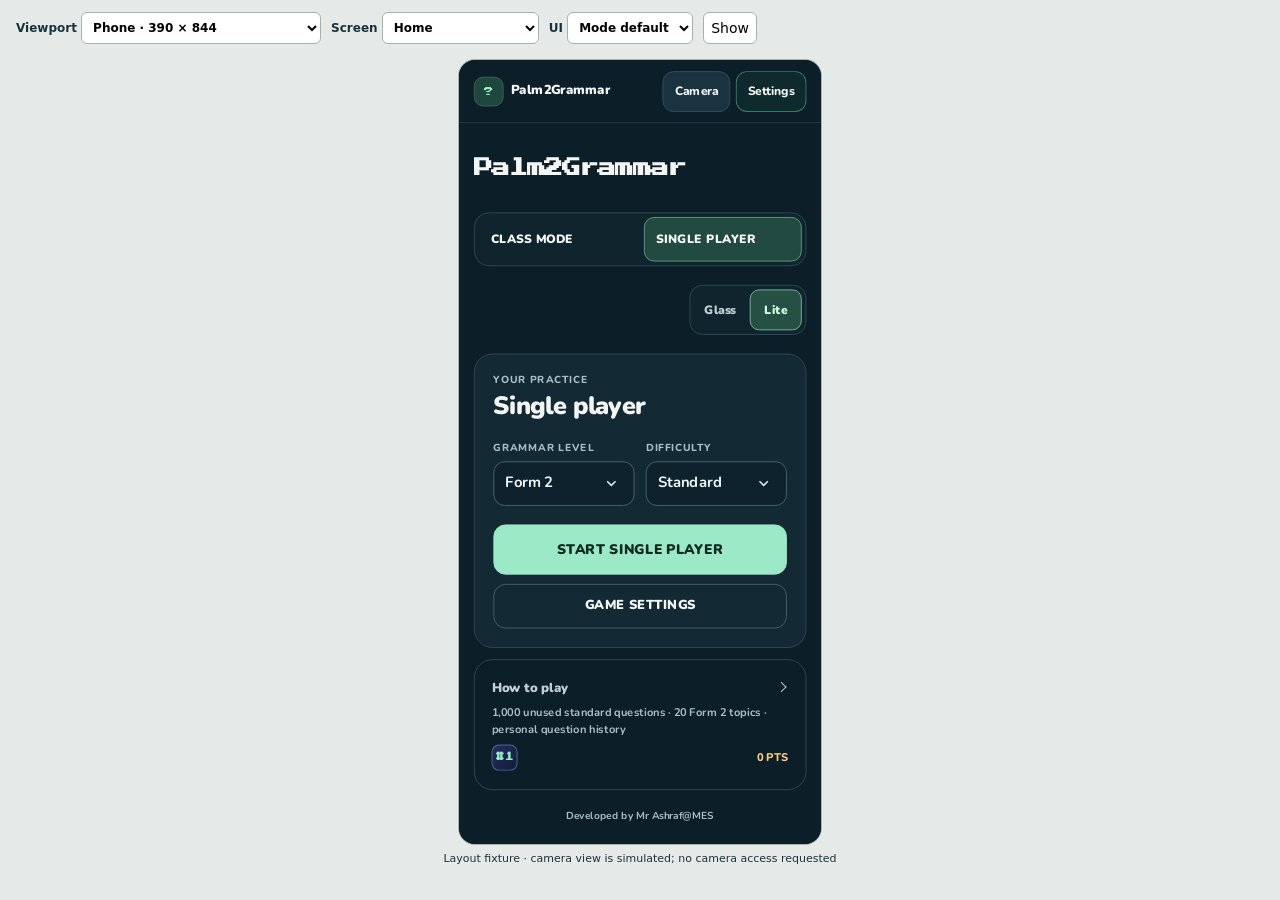
==== commit 3f782b1c: "Confirm recognised class players before starting a turn" ====
--- a/tests/mobile-preview.html
+++ b/tests/mobile-preview.html
@@ -3,14 +3,14 @@
 <style>
 *{box-sizing:border-box}body{margin:0;background:#e5e9e7;color:#18333d;font:14px system-ui}header{display:flex;align-items:center;gap:10px;padding:12px 16px;flex-wrap:wrap}label{font-size:12px;font-weight:700}select,button{font:inherit;padding:7px;border:1px solid #a5b3ac;border-radius:6px;background:white}#stage{margin:4px auto;overflow:hidden;border-radius:16px;box-shadow:0 0 0 1px #a5b3ac}iframe{display:block;border:0;transform-origin:top left;background:#0c1e27}p{font-size:11px;text-align:center;margin:8px}
 </style>
-<header><label>Viewport <select id="viewport"><option value="390,844">Phone · 390 × 844</option><option value="320,568">Small phone · 320 × 568</option><option value="768,1024">Tablet · 768 × 1024</option><option value="1024,768">Tablet landscape · 1024 × 768</option><option value="844,390">Phone landscape · 844 × 390</option><option value="1440,900">Classroom · 1440 × 900</option></select></label><label>Screen <select id="scenario"><option value="home">Home</option><option value="play">Question</option><option value="long">Long question</option><option value="camera">Camera layout</option><option value="result">Result</option><option value="navigation">Palm navigation</option><option value="settings">Settings</option><option value="class">Class entry</option><option value="ranks">Ranks</option></select></label><label>UI <select id="appearance"><option value="auto">Mode default</option><option value="glass">Glass</option><option value="lite">Lite</option></select></label><button id="apply">Show</button></header>
+<header><label>Viewport <select id="viewport"><option value="390,844">Phone · 390 × 844</option><option value="320,568">Small phone · 320 × 568</option><option value="768,1024">Tablet · 768 × 1024</option><option value="1024,768">Tablet landscape · 1024 × 768</option><option value="844,390">Phone landscape · 844 × 390</option><option value="1280,600">Short desktop · 1280 × 600</option><option value="1280,720">Laptop · 1280 × 720</option><option value="1366,768">Laptop · 1366 × 768</option><option value="1920,1080">Desktop · 1920 × 1080</option><option value="1440,900">Classroom · 1440 × 900</option></select></label><label>Screen <select id="scenario"><option value="home">Home</option><option value="classhome">Class home</option><option value="play">Question</option><option value="long">Long question</option><option value="camera">Camera layout</option><option value="result">Result</option><option value="navigation">Palm navigation</option><option value="settings">Settings</option><option value="class">Class entry</option><option value="resume">Face confirmation</option><option value="ranks">Ranks</option></select></label><label>UI <select id="appearance"><option value="auto">Mode default</option><option value="glass">Glass</option><option value="lite">Lite</option></select></label><button id="apply">Show</button></header>
 <div id="stage"><iframe id="game" src="../" title="Palm2Grammar layout fixture"></iframe></div><p>Layout fixture · camera view is simulated; no camera access requested</p>
 <pre id="metrics" hidden></pre>
 <script>
 const frame=document.getElementById('game'),stage=document.getElementById('stage');
-function measure(){const d=frame.contentDocument;if(!d?.getElementById('app'))return;const ids=['sentenceCard','optionLeft','optionRight','feedbackLine','cameraToggleBtn','teacherBtn','stopGameBtn','streakRack','startBtn','roundOverlay','roundPortrait','roundStopBtn','roundMarks','nextPlayerBtn','replayPlayerBtn','teacherPanel'];const metrics={viewport:[d.documentElement.clientWidth,d.documentElement.clientHeight],scrollWidth:d.documentElement.scrollWidth,scrollHeight:d.documentElement.scrollHeight,scenario:document.getElementById('scenario').value,appearance:frame.contentWindow.selectedAppearance(),styles:Object.fromEntries(["glassThemeStyles","liteThemeStyles"].map(id=>{const e=d.getElementById(id);return [id,{disabled:e.disabled,media:e.media,sheet:e.sheet?.disabled}]})),rendererActive:frame.contentWindow.GlassRenderer?.active()||false,rects:Object.fromEntries(ids.map(id=>{const e=d.getElementById(id),r=e.getBoundingClientRect(),style=frame.contentWindow.getComputedStyle(e);return [id,{x:r.x,y:r.y,w:r.width,h:r.height,bottom:r.bottom,scroll:e.scrollHeight,client:e.clientHeight,display:style.display,color:style.color,background:style.backgroundColor,border:style.borderStyle,shadow:style.boxShadow}]})),trackingResources:frame.contentWindow.performance.getEntriesByType('resource').filter(r=>/vendor|models/.test(r.name)).map(r=>r.name),refractionCanvases:d.querySelectorAll('.glass-surface,.glass-scene').length};document.getElementById('metrics').textContent=JSON.stringify(metrics);}
+function measure(){const d=frame.contentDocument;if(!d?.getElementById('app'))return;const ids=['lobby','lobbyClassName','lobbyRoster','manageBtn','lobbyForm','lobbyDifficulty','sentenceCard','optionLeft','optionRight','feedbackLine','cameraToggleBtn','teacherBtn','stopGameBtn','streakRack','startBtn','roundOverlay','roundPortrait','roundStopBtn','roundMarks','nextPlayerBtn','replayPlayerBtn','teacherPanel','resumeConfirmModal','resumeConfirmNo','resumeConfirmYes'];const metrics={viewport:[d.documentElement.clientWidth,d.documentElement.clientHeight],scrollWidth:d.documentElement.scrollWidth,scrollHeight:d.documentElement.scrollHeight,scenario:document.getElementById('scenario').value,homeLayout:Object.fromEntries(['.logo','.game-modes','.appearance-picker','.lobby-grid','.lobby-main','.lobby-side','.developer-credit'].map(selector=>{const e=d.querySelector(selector),r=e.getBoundingClientRect();return [selector,{x:r.x,y:r.y,w:r.width,h:r.height,bottom:r.bottom,scrollWidth:e.scrollWidth,clientWidth:e.clientWidth}]})),appearance:frame.contentWindow.selectedAppearance(),styles:Object.fromEntries(["glassThemeStyles","liteThemeStyles"].map(id=>{const e=d.getElementById(id);return [id,{disabled:e.disabled,media:e.media,sheet:e.sheet?.disabled}]})),rendererActive:frame.contentWindow.GlassRenderer?.active()||false,rects:Object.fromEntries(ids.map(id=>{const e=d.getElementById(id),r=e.getBoundingClientRect(),style=frame.contentWindow.getComputedStyle(e);return [id,{x:r.x,y:r.y,w:r.width,h:r.height,bottom:r.bottom,scroll:e.scrollHeight,client:e.clientHeight,scrollWidth:e.scrollWidth,clientWidth:e.clientWidth,display:style.display,color:style.color,background:style.backgroundColor,border:style.borderStyle,shadow:style.boxShadow}]})),trackingResources:frame.contentWindow.performance.getEntriesByType('resource').filter(r=>/vendor|models/.test(r.name)).map(r=>r.name),refractionCanvases:d.querySelectorAll('.glass-surface,.glass-scene').length};document.getElementById('metrics').textContent=JSON.stringify(metrics);}
 function size(){const [width,height]=document.getElementById('viewport').value.split(',').map(Number);const scale=Math.min((innerWidth-32)/width,(innerHeight-116)/height,1);frame.style.width=width+'px';frame.style.height=height+'px';frame.style.transform=`scale(${scale})`;stage.style.width=width*scale+'px';stage.style.height=height*scale+'px';measure();}
-function simulateNavigation(){if(!['navigation','class','ranks'].includes(document.getElementById('scenario').value))return;const d=frame.contentDocument;d.body.classList.remove('camera-off');d.body.classList.add('camera-on','palm-navigation');d.getElementById('lbAutoHint').classList.add('hidden');}
-function show(){size();const w=frame.contentWindow,d=frame.contentDocument,scenario=document.getElementById('scenario').value;w.stopCamera();w.clearGameTimers();w.abortSession();w.closeTeacherPanel();d.getElementById('toast').className='toast';w.changePlayMode(['class','ranks','navigation'].includes(scenario)?'class':'single');const appearance=document.getElementById('appearance').value;w.applyAppearance(appearance==='auto'?(w.mobileDevice()||!(['class','ranks','navigation'].includes(scenario))?'lite':'glass'):appearance);if(['class','ranks','navigation'].includes(scenario)){if(!w.getCurrentClass())w.createClass('2 Bestari');}if(scenario==='home'){size();return;}if(scenario==='settings'){w.openTeacher();size();return;}if(scenario==='ranks'){const players=w.currentStudents();if(!players.length)for(let i=0;i<4;i++)players.push(w.normalizeStudent({numbered:true,totalScore:900-i*170,games:2,bestStreak:8-i}));w.showLeaderboard({after:'lobby'});simulateNavigation();size();return;}if(scenario==='navigation'&&!w.currentStudents().length){w.currentStudents().push(w.normalizeStudent({numbered:true}));w.saveDB();}w.startSession();w.clearGameTimers();if(scenario==='class'){simulateNavigation();size();return;}w.startRound(w.currentStudents()[0]);if(scenario==='long'){const q=w.BANK.reduce((a,b)=>a.s.length>b.s.length?a:b);d.getElementById('sentence').innerHTML=w.sentenceMarkup(q);d.getElementById('questionTopic').textContent=q.topic.toUpperCase();d.getElementById('optionLeftText').textContent=q.c;d.getElementById('optionRightText').textContent=q.f;}if(scenario==='camera'){d.body.classList.remove('camera-off');d.body.classList.add('camera-on');d.getElementById('palmStatus').textContent='Raise your left or right open palm · instant answer';}if(scenario==='result'||scenario==='navigation'){for(let i=0;i<8;i++){w.answer(w.correctIndex(w.currentQuestion())===0?'left':'right');w.advanceRound();}w.clearGameTimers();}simulateNavigation();d.getElementById('toast').className='toast';size();}
+function simulateNavigation(){if(!['navigation','class','ranks','resume'].includes(document.getElementById('scenario').value))return;const d=frame.contentDocument;d.body.classList.remove('camera-off');d.body.classList.add('camera-on','palm-navigation');d.getElementById('lbAutoHint').classList.add('hidden');}
+function show(){size();const w=frame.contentWindow,d=frame.contentDocument,scenario=document.getElementById('scenario').value;w.stopCamera();w.clearGameTimers();w.abortSession();w.closeTeacherPanel();d.getElementById('toast').className='toast';w.changePlayMode(['classhome','class','ranks','navigation','resume'].includes(scenario)?'class':'single');const appearance=document.getElementById('appearance').value;w.applyAppearance(appearance==='auto'?(w.mobileDevice()||!(['classhome','class','ranks','navigation','resume'].includes(scenario))?'lite':'glass'):appearance);if(['classhome','class','ranks','navigation','resume'].includes(scenario)){if(!w.getCurrentClass())w.createClass('2 Bestari');}if(scenario==='home'||scenario==='classhome'){size();return;}if(scenario==='settings'){w.openTeacher();size();return;}if(scenario==='ranks'){const players=w.currentStudents();if(!players.length)for(let i=0;i<4;i++)players.push(w.normalizeStudent({numbered:true,totalScore:900-i*170,games:2,bestStreak:8-i}));w.showLeaderboard({after:'lobby'});simulateNavigation();size();return;}if(['navigation','resume'].includes(scenario)&&!w.currentStudents().length){w.currentStudents().push(w.normalizeStudent({numbered:true}));w.saveDB();}w.startSession();w.clearGameTimers();if(scenario==='resume'){w.askFaceResumeConfirmation(w.currentStudents()[0]);simulateNavigation();d.getElementById('toast').className='toast';size();return;}if(scenario==='class'){simulateNavigation();size();return;}w.startRound(w.currentStudents()[0]);if(scenario==='long'){const q=w.BANK.reduce((a,b)=>a.s.length>b.s.length?a:b);d.getElementById('sentence').innerHTML=w.sentenceMarkup(q);d.getElementById('questionTopic').textContent=q.topic.toUpperCase();d.getElementById('optionLeftText').textContent=q.c;d.getElementById('optionRightText').textContent=q.f;}if(scenario==='camera'){d.body.classList.remove('camera-off');d.body.classList.add('camera-on');d.getElementById('palmStatus').textContent='Raise your left or right open palm · instant answer';}if(scenario==='result'||scenario==='navigation'){for(let i=0;i<8;i++){w.answer(w.correctIndex(w.currentQuestion())===0?'left':'right');w.advanceRound();}w.clearGameTimers();}simulateNavigation();d.getElementById('toast').className='toast';size();}
 frame.addEventListener('load',()=>{frame.contentWindow.matchMedia('(max-width: 1100px), (pointer: coarse)').addEventListener('change',simulateNavigation);show();});document.getElementById('apply').addEventListener('click',show);document.getElementById('viewport').addEventListener('change',show);document.getElementById('scenario').addEventListener('change',show);document.getElementById('appearance').addEventListener('change',show);addEventListener('resize',size);size();
 </script></html>
